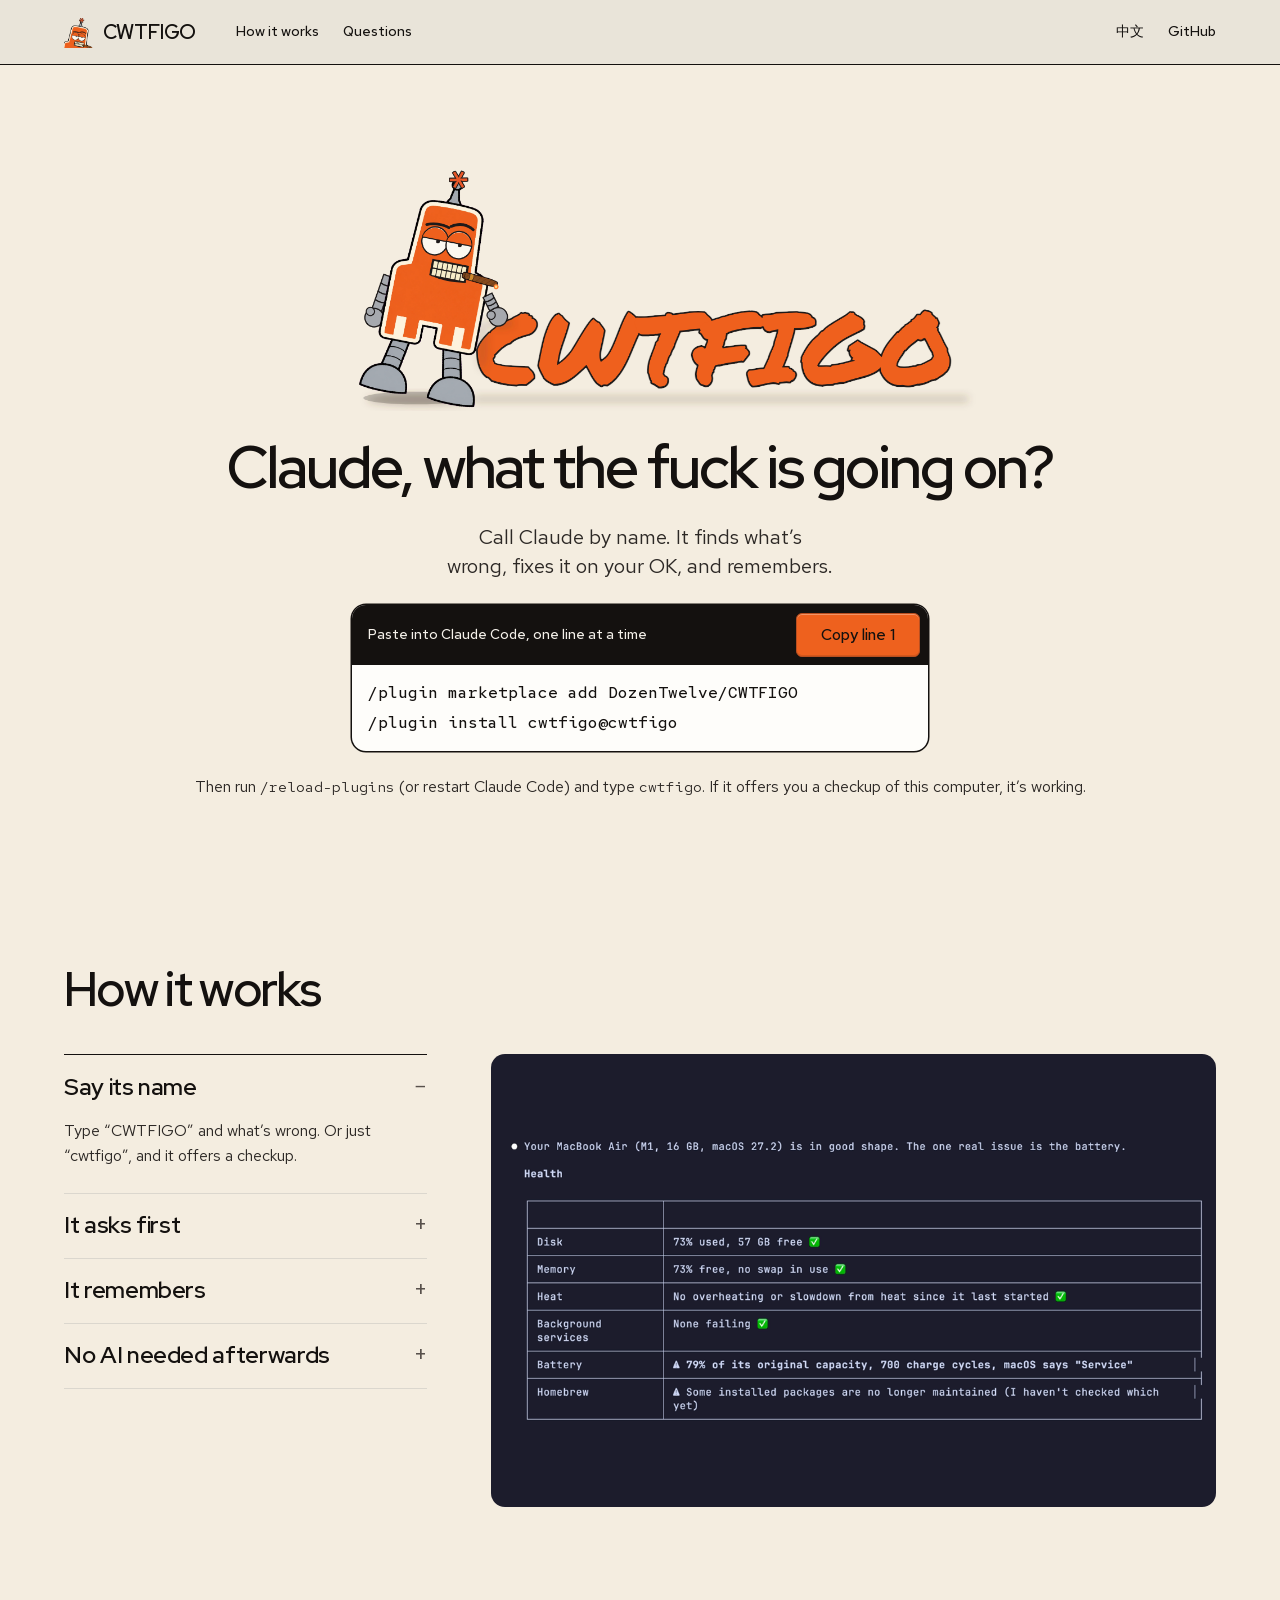
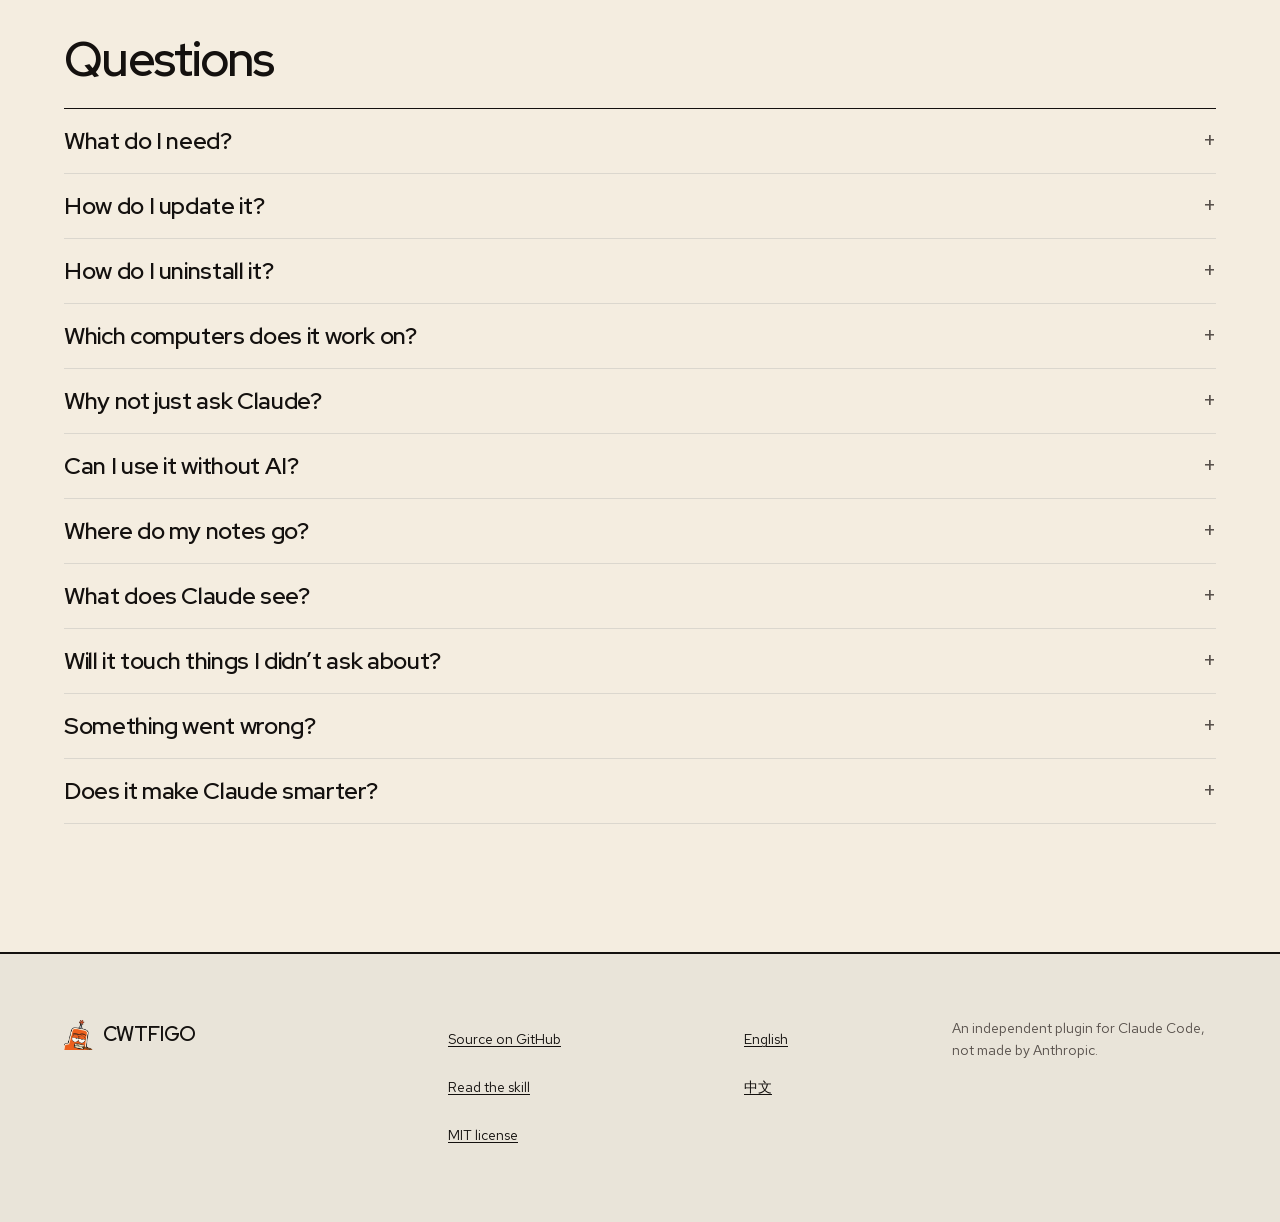
==== site/index.html @ ad034449 "docs: which systems have a ready-made starting script README and the site listed Linux with no word " ====
<!doctype html>
<html lang="en">
<head>
<meta charset="utf-8">
<meta name="viewport" content="width=device-width, initial-scale=1">
<title>CWTFIGO: Claude, what the fuck is going on?</title>
<meta name="description" content="Your computer acts up? Call Claude by name. It finds what’s wrong, fixes it once you say OK, and remembers. A Claude Code plugin for Macs, Linux, Windows, Steam Deck and routers.">
<meta property="og:title" content="CWTFIGO: Claude, what the fuck is going on?">
<meta property="og:description" content="Call Claude by name. It finds what’s wrong, fixes it on your OK, and remembers.">
<meta property="og:type" content="website">
<meta name="color-scheme" content="light dark">
<link rel="alternate" hreflang="en" href="./">
<link rel="alternate" hreflang="zh" href="zh/">
<link rel="icon" href="robot.png" type="image/png">
<link rel="apple-touch-icon" href="apple-touch-icon.png">
<meta property="og:image" content="https://cwtfigo.diamonddoge.org/og-image.png">
<meta property="og:url" content="https://cwtfigo.diamonddoge.org/">
<meta property="og:image:width" content="1200">
<meta property="og:image:height" content="630">
<meta name="twitter:card" content="summary_large_image">
<link rel="stylesheet" href="fonts.css">
<link rel="stylesheet" href="style.css">
</head>
<body>
<a class="skip" href="#main">Skip to content</a>

<header class="slab">
  <nav class="container slab__row" aria-label="Main">
    <a class="wordmark" href="./"><img src="robot.png" alt="" width="31" height="32">CWTFIGO</a>
    <ul class="slab__links">
      <li><a href="#how">How it works</a></li>
      <li><a href="#questions">Questions</a></li>
    </ul>
    <ul class="slab__end">
      <li><a href="zh/" hreflang="zh" lang="zh">中文</a></li>
      <li><a href="https://github.com/DozenTwelve/CWTFIGO">GitHub</a></li>
    </ul>
  </nav>
</header>

<main id="main">

<section class="hero container" aria-labelledby="hero-title">
  <picture>
    <source media="(prefers-color-scheme: dark)" srcset="banner-dark.png">
    <img class="hero__banner" src="banner-light.png" alt="CWTFIGO: an orange robot with a cigar" width="1280" height="640" fetchpriority="high">
  </picture>
  <h1 id="hero-title">Claude, what the fuck is going on?</h1>
  <p class="lead">Call Claude by name. It finds what’s wrong, fixes it on your OK, and remembers.</p>
  <div class="install">
    <div class="install__box">
      <div class="install__head"><span class="install__status" role="status">Paste into Claude Code, one line at a time</span><button class="btn btn--primary" type="button" data-copy="install-1">Copy line 1</button></div>
      <pre id="install-1" tabindex="0"><code><span class="ln">/plugin marketplace add DozenTwelve/<wbr>CWTFIGO</span><span class="ln">/plugin install cwtfigo@cwtfigo</span></code></pre>
    </div>
  </div>
  <p class="hero__then">Then run <code>/reload-plugins</code> (or restart Claude Code) and type <code>cwtfigo</code>. If it offers you a checkup of this computer, it’s working.</p>
</section>

<section class="walk-section container" id="how" aria-labelledby="how-title">
  <h2 id="how-title">How it works</h2>
  <div class="walk">
    <div class="walk__items">
    <details name="walk" open>
      <summary>Say its name</summary>
      <p>Type “CWTFIGO” and what’s wrong. Or just “cwtfigo”, and it offers a checkup.</p>
      <figure class="walk__pic"><a href="report.png"><img src="report.png" width="1080" height="450" alt="The top of a first checkup of a MacBook Air: it is in good shape; disk, memory, heat and background services are fine; the battery is at 79% of its original capacity; some Homebrew packages are no longer maintained."></a></figure>
    </details>
    <details name="walk">
      <summary>It asks first</summary>
      <p>One yes covers the plugin’s own read-only checks. Each script Claude writes for your machine asks before its first run, and again if it changes. Anything that would change your computer asks every time.</p>
      <figure class="walk__pic"><a href="approve.png"><img src="approve.png" width="1180" height="585" loading="lazy" alt="Claude Code asking “Do you want to proceed?” before a read-only script that describes the machine, noting that a yes lets it run without asking again until it changes."></a></figure>
    </details>
    <details name="walk">
      <summary>It remembers</summary>
      <p>Notes stay on your computer, one folder per machine, including others it reaches over SSH. The next visit starts there.</p>
      <figure class="walk__pic" aria-label="A machine’s notes file">
        <pre tabindex="0"><code><span class="cmd">$ ls ~/.cwtfigo/hosts</span>
macbook  nas  router  steam-deck

<span class="cmd">$ cat ~/.cwtfigo/hosts/nas/notes.md</span>
Debian file server. Backups only.

## Don't touch
- /srv/backup/.old: looks like junk,
  holds the 2024 photos

## Parked
- 2026-11-02 Backup disk keeps waking up
  - tried: hdparm -S 120: no change
  - recheck: when the new enclosure arrives</code></pre>
      </figure>
    </details>
    <details name="walk">
      <summary>No AI needed afterwards</summary>
      <p>Claude writes each machine its own checkup and upkeep. A small menu runs them without Claude, on Mac and Linux.</p>
      <figure class="walk__pic"><a href="tui.png"><img src="tui.png" width="1400" height="760" loading="lazy" alt="The menu in a terminal: machines on the left, the Mac’s scripts in the middle, its health check on the right."></a></figure>
    </details>
    </div>
  </div>
</section>

<section class="questions container" id="questions" aria-labelledby="questions-title">
  <h2 id="questions-title">Questions</h2>
  <div class="faq">
    <details>
      <summary>What do I need?</summary>
      <p>Claude Code, <code>git</code> and <code>python3</code>, which it uses to search past fixes. On a Mac, get <code>git</code> with <code>xcode-select --install</code>. On Windows it runs in Git Bash, which Claude Code needs there anyway. The first visit goes best on Opus: <code>/model opus</code>.</p>
    </details>
    <details>
      <summary>How do I update it?</summary>
      <p>Claude Code doesn’t update this plugin by itself: it does that only for Anthropic’s own marketplaces. To update now, run <code>/plugin</code>, open the <strong>Marketplaces</strong> tab, pick <code>cwtfigo</code>, choose <strong>Update marketplace</strong>, then run <code>/reload-plugins</code>. Choose <strong>Enable auto-update</strong> in the same place to have it done each time Claude Code starts.</p>
    </details>
    <details>
      <summary>How do I uninstall it?</summary>
      <p>In Claude Code, <code>/plugin marketplace remove cwtfigo</code> uninstalls the plugin with its marketplace. In a terminal, <code>rm -rf ~/.local/bin/cwtfigo "${XDG_RUNTIME_DIR:-$HOME/.cache}/cwtfigo-visit"</code> deletes the menu and the small markers it keeps of past visits. Then take out the <code>PATH</code> line if you added it for the menu, and Hermes as <a href="https://github.com/DozenTwelve/CWTFIGO/blob/main/HERMES.md#taking-it-off">HERMES.md</a> says if you set it up. Your notes stay in <code>~/.cwtfigo</code>: delete that folder only if you want them gone for good.</p>
    </details>
    <details>
      <summary>Which computers does it work on?</summary>
      <p>Macs, Linux, Windows, Steam Deck and routers: the one in front of you, or others on your network over SSH. Your laptop can look after your server, your NAS and your router, with the notes for all of them in one place. A machine’s checkup and upkeep start from a ready-made script on macOS, Windows, Arch, Debian and its relatives (Ubuntu, Mint, Pop!_OS, Raspberry Pi OS and a few more) and OpenWrt routers. Other systems, like Fedora or the Steam Deck, work too: Claude writes their scripts from less.</p>
    </details>
    <details>
      <summary>Why not just ask Claude?</summary>
      <p>Without notes, every chat starts from zero: what this machine is, what you tried last month. CWTFIGO remembers. Each machine also gets its own health check and upkeep script, written by Claude for that machine and approved by you, then rerun every visit and rewritten when something new is learned.</p>
    </details>
    <details>
      <summary>Can I use it without AI?</summary>
      <p>Yes, on Mac and Linux. A small menu in your terminal runs the scripts Claude has written and you’ve approved, machine by machine, so on day one it’s empty and it fills as you use CWTFIGO. In Claude Code, say “CWTFIGO install the TUI”, then type <code>cwtfigo</code> in a terminal.</p>
    </details>
    <details>
      <summary>Where do my notes go?</summary>
      <p>Into <code>~/.cwtfigo</code>, a git folder on your computer. Delete it and they’re gone. Several computers can share them through a private git remote you own, never a public one.</p>
    </details>
    <details>
      <summary>What does Claude see?</summary>
      <p>What it reads (names, paths, ports, log lines) passes through Anthropic, like anything else you show Claude Code. For a cleanup it measures sizes, never what’s in your files.</p>
    </details>
    <details>
      <summary>Will it touch things I didn’t ask about?</summary>
      <p>It only starts when you call it by name. Describe a problem without the name and you get a normal Claude answer. It never touches a machine you didn’t point it at.</p>
    </details>
    <details>
      <summary>Something went wrong?</summary>
      <p>Tell it “CWTFIGO, that didn’t work”, or “CWTFIGO, open an issue about this”. It drafts a bug report with the version and what happened, shows it to you, and posts it under your GitHub account only on your yes. Posting needs GitHub’s <code>gh</code> tool, installed and logged in (<code>gh auth login</code>). Or <a href="https://github.com/DozenTwelve/CWTFIGO/issues/new/choose">open one yourself</a>. Security problems: see <a href="https://github.com/DozenTwelve/CWTFIGO/blob/main/SECURITY.md">SECURITY.md</a>.</p>
    </details>
    <details>
      <summary>Does it make Claude smarter?</summary>
      <p>No, and it won’t make it dumber either. It depends a lot on the model. Parking problems, showing evidence and dry-run-first scripts come from the skill’s rules, not code, so they rely on the model following them. For a one-time fix on a friend’s laptop, plain Claude Code is fine. For machines you look after every week, it gets better the longer you use it.</p>
    </details>
  </div>
</section>

</main>

<footer class="foot">
  <div class="container foot__cols">
    <p class="wordmark"><img src="robot.png" alt="" width="31" height="32">CWTFIGO</p>
    <ul>
      <li><a href="https://github.com/DozenTwelve/CWTFIGO">Source on GitHub</a></li>
      <li><a href="https://github.com/DozenTwelve/CWTFIGO/blob/main/skills/cwtfigo/SKILL.md">Read the skill</a></li>
      <li><a href="https://github.com/DozenTwelve/CWTFIGO/blob/main/LICENSE">MIT license</a></li>
    </ul>
    <ul>
      <li><a href="./" aria-current="page">English</a></li>
      <li><a href="zh/" hreflang="zh" lang="zh">中文</a></li>
    </ul>
    <p class="foot__note">An independent plugin for Claude Code, not made by Anthropic.</p>
  </div>
</footer>

<script>
// One line per click: Claude Code takes a paste as one message, so both /plugin lines at once aren't two commands.
document.querySelectorAll('[data-copy]').forEach((b) => {
  const lines = document.getElementById(b.dataset.copy).querySelectorAll('.ln'), out = b.closest('.install').querySelector('[role=status]');
  let i = 0;
  b.addEventListener('click', () => {
    const ln = lines[i], n = i + 1;
    i = n % lines.length;
    b.textContent = 'Copy line ' + (i + 1);
    navigator.clipboard.writeText(ln.innerText.trim()).then(() => { out.textContent = 'Copied line ' + n + '. Paste it into Claude Code and press Enter.'; },
      () => { getSelection().selectAllChildren(ln); out.textContent = 'Selected line ' + n + '. Copy it with your keyboard.'; });
  });
});
</script>
</body>
</html>
---- site/fonts.css ----
/* Red Hat Display, Text and Mono, latin subset, SIL OFL 1.1 (fonts/OFL.txt). Inlined as data: URIs so the fonts arrive
 * with the stylesheet: no swap on first paint, and they load from file:// too (Chromium blocks file:// font fetches).
 * Source: the latin woff2 files Google Fonts serves (redhatdisplay v21, redhattext v19, redhatmono v16), base64-encoded. */
@font-face { font-family: "Red Hat Display"; src: url([data-uri]) format("woff2"); font-weight: 600; font-display: swap; }
@font-face { font-family: "Red Hat Text"; src: url([data-uri]) format("woff2"); font-weight: 300 700; font-display: swap; }
@font-face { font-family: "Red Hat Mono"; src: url([data-uri]) format("woff2"); font-weight: 300 700; font-display: swap; }
---- site/style.css ----
/* Hallmark · audit only, not a Hallmark build · shape: the owner's brief (hero, walkthrough, questions, footer) · genre: modern-minimal · theme: custom, from the banner (its paper and its orange) · job: try · hero: banner, line, install · copy: verbatim (the owner's words and README.md) · v2.0.0 */
/* Hallmark · critique: one idea per screen held; weakest is the walkthrough panel, where screenshots of three shapes share one 16:10 frame */
/* Hallmark · waive 6b · banner, headline, line and install all centred · the owner's brief asks for a centred hero filling the first screen */
/* CWTFIGO landing page. Hero (banner, line, install) fills the first screen; a walkthrough
 * (details accordion, one fixed picture panel); questions; footer.
 * One accent: the banner's orange. Light and dark from prefers-color-scheme. */

/* fonts: Red Hat Display/Text/Mono are inlined in fonts.css (OFL), so they arrive with the CSS: no swap. CJK comes from the system (--font-cjk). */

:root {
  color-scheme: light dark;
  --space-2xs: 4px; --space-xs: 8px; --space-sm: 12px; --space-md: 16px; --space-lg: 24px; --space-xl: 40px; --space-2xl: 64px;
  --text-sm: 0.875rem; --text-md: 1rem; --text-lg: 1.25rem;
  --text-display-s: clamp(2.25rem, 4vw + 0.5rem, 3.75rem); --text-display: clamp(2.5rem, 4vw + 1rem, 4.5rem);
  --text-section: clamp(2rem, 2.5vw + 1rem, 3.5rem); --text-title: clamp(1.25rem, 0.75vw + 0.875rem, 1.625rem); --text-lead: clamp(1.125rem, 0.35vw + 1rem, 1.375rem);
  --ease-out: cubic-bezier(0.16, 1, 0.3, 1);
  --dur-micro: 120ms; --dur-short: 220ms;
  --container: 1440px; --gutter: 64px; --gap-columns: 32px; --gap-split: 64px; --nav-h: 64px;
  --color-paper: #f4ede0; /* the light banner's background */ --color-paper-2: oklch(99.5% 0.005 85); --color-paper-3: oklch(92% 0.016 85);
  --color-ink: oklch(18% 0.006 60); --color-ink-2: oklch(28% 0.008 60); --color-muted: oklch(44% 0.012 60); --color-rule: oklch(88% 0.013 85);
  --color-accent: #ee611e; /* the banner's orange */ --color-accent-ink: oklch(18% 0.006 60); --color-focus: oklch(60% 0.19 40);
  --color-head: oklch(18% 0.006 60); --color-head-ink: oklch(96% 0.011 85);
  --color-sheet: oklch(99.3% 0.004 85);
  --color-term: #1c1c2c; --color-term-ink: #e4e4ee; --color-term-dim: #a9a9bd; /* the screenshots' terminal, dark in both themes */
  --font-cjk: "PingFang SC", "Hiragino Sans GB", "Microsoft YaHei", "Noto Sans SC", "Noto Sans CJK SC", "Source Han Sans SC";
  --font-display: "Red Hat Display", var(--font-cjk), sans-serif;
  --font-body: "Red Hat Text", var(--font-cjk), sans-serif;
  --font-outlier: "Red Hat Mono", var(--font-cjk), monospace;
  --font-ja: "Hiragino Sans", "Hiragino Kaku Gothic ProN", "Yu Gothic Medium", "Yu Gothic", Meiryo, "Noto Sans JP", "Noto Sans CJK JP";
  --radius-entry: 14px; --radius-pill: 6px; --rule-hair: 1px;
  --tracking-display: -0.035em; --display-weight: 600;
}
@media (prefers-color-scheme: dark) {
  :root {
    --color-paper: #16130f; /* the dark banner's background */ --color-paper-2: oklch(23% 0.009 70); --color-paper-3: oklch(26% 0.01 70);
    --color-ink: oklch(94% 0.01 85); --color-ink-2: oklch(86% 0.012 85); --color-muted: oklch(74% 0.014 80); --color-rule: oklch(34% 0.012 70);
    --color-focus: oklch(74% 0.17 45);
    --color-head: oklch(13% 0.006 60); --color-head-ink: oklch(94% 0.01 85);
    --color-sheet: oklch(23% 0.009 70);
  }
}
/* base */
*, *::before, *::after { box-sizing: border-box; }
html, body { overflow-x: clip; }
html { scrollbar-color: var(--color-muted) var(--color-paper); scroll-padding-top: var(--space-xl); }
body { margin: 0; background: var(--color-paper); color: var(--color-ink); font-family: var(--font-body); font-size: var(--text-md); line-height: 1.55; -webkit-font-smoothing: antialiased; caret-color: var(--color-accent); }
::selection { background: color-mix(in oklab, var(--color-accent) 30%, transparent); color: var(--color-ink); }
:focus-visible { outline: 2px solid var(--color-focus); outline-offset: 2px; }
a { color: inherit; text-decoration-thickness: 1px; text-underline-offset: 0.16em; }
a:hover { text-decoration-thickness: 2px; }
h1, h2, h3 { margin: 0; font-family: var(--font-display); font-weight: var(--display-weight); font-synthesis: none; letter-spacing: var(--tracking-display); line-height: 1.02; overflow-wrap: break-word; min-width: 0; text-wrap: balance; }
h1 { max-width: 14ch; font-size: var(--text-display); }
h2 { max-width: 18ch; font-size: var(--text-section); }
.lead { font-size: var(--text-lead); line-height: 1.45; max-width: 34ch; color: var(--color-ink-2); }
p { margin: 0; text-wrap: pretty; }
ul { margin: 0; padding: 0; list-style: none; }
code, pre { font-family: var(--font-outlier); }
p code, td code { font-size: 0.92em; }
.container { width: 100%; max-width: var(--container); margin-inline: auto; padding-inline: var(--gutter); }
button { font: inherit; }

/* CJK: Latin tracking and leading are wrong for Han; break headings at punctuation, not mid-word */
[lang="ja"] { font-family: "Red Hat Text", var(--font-ja), sans-serif; }
body:lang(zh) { line-height: 1.7; }
h2:lang(zh), .faq summary:lang(zh) { letter-spacing: 0; }
h2:lang(zh) { line-height: 1.22; word-break: keep-all; }
.lead:lang(zh) { line-height: 1.6; word-break: keep-all; text-wrap: balance; }

/* nav: a slab */
.slab { background: var(--color-paper-3); border-bottom: var(--rule-hair) solid var(--color-ink); }
.slab__row { display: flex; align-items: center; gap: var(--space-xl); min-height: var(--nav-h); }
.wordmark { display: inline-flex; align-items: center; gap: var(--space-xs); font-family: var(--font-display); font-weight: var(--display-weight); font-size: var(--text-lg); letter-spacing: -0.01em; text-decoration: none; }
.wordmark img { width: auto; height: 1.6em; }
.slab__links, .slab__end { display: flex; gap: var(--space-lg); font-size: var(--text-sm); font-weight: 500; }
.slab__end { margin-left: auto; }
.slab a { display: inline-flex; align-items: center; min-height: 44px; text-decoration: none; white-space: nowrap; }
.slab a:hover { text-decoration: underline; }

/* controls: moulded keys */
.btn { display: inline-flex; align-items: center; justify-content: center; min-height: 48px; padding: 0 var(--space-lg); border: var(--rule-hair) solid var(--color-rule); border-radius: var(--radius-pill); background: var(--color-paper-2); color: var(--color-ink); font-weight: 500; font-size: var(--text-md); white-space: nowrap; text-decoration: none; cursor: pointer; box-shadow: inset 0 1px 0 color-mix(in oklab, var(--color-sheet) 60%, transparent), 0 1px 1px var(--color-rule); transition: background-color var(--dur-short) var(--ease-out), transform var(--dur-micro) var(--ease-out); }
.btn:hover { background: var(--color-paper-3); }
.btn:active { transform: translateY(1px); }
.btn:focus-visible { outline: 2px solid var(--color-focus); outline-offset: 2px; transition: none; }
.btn:disabled { opacity: 0.55; cursor: not-allowed; transform: none; }
.btn--primary { background: var(--color-accent); color: var(--color-accent-ink); border-color: color-mix(in oklab, var(--color-accent) 78%, var(--color-ink)); box-shadow: inset 0 1px 0 color-mix(in oklab, var(--color-sheet) 32%, transparent), inset 0 -1px 0 color-mix(in oklab, var(--color-accent-ink) 12%, transparent); }
.btn--primary:hover { background: color-mix(in oklab, var(--color-accent) 88%, var(--color-accent-ink)); }

/* hero: banner, line, install; fills the first screen */
.hero { display: grid; justify-items: center; align-content: center; gap: var(--space-lg); min-height: calc(100svh - var(--nav-h)); padding-block: var(--space-xl); text-align: center; }
/* the banner PNG carries wide margins: crop them, its background matches --color-paper */
.hero picture { width: min(100%, 720px); }
.hero__banner { display: block; width: 100%; height: auto; aspect-ratio: 1280 / 440; object-fit: cover; }
.hero h1 { max-width: none; font-size: var(--text-display-s); }
.hero .lead { max-width: 40ch; text-wrap: balance; }
.hero .install { width: min(100%, 36rem); margin-top: 0; text-align: left; }
.hero__then { color: var(--color-ink-2); }

/* install: the commands on a sheet, under the same dark head as the notebook cards, copy button docked in it */
.install { display: grid; gap: var(--space-xs); max-width: 36rem; margin-top: var(--space-xs); }
.install__box { border-radius: var(--radius-entry); background: var(--color-sheet); box-shadow: 0 0 0 1.5px var(--color-ink); overflow: hidden; }
.install__head { display: flex; flex-wrap: wrap; justify-content: space-between; align-items: center; gap: var(--space-xs) var(--space-md); padding: var(--space-xs) var(--space-xs) var(--space-xs) var(--space-md); background: var(--color-head); color: var(--color-head-ink); font-size: var(--text-sm); font-weight: 500; }
.install__head .btn { min-height: 44px; }
.install__head .btn:not(.btn--primary) { background: transparent; color: var(--color-head-ink); border-color: color-mix(in oklab, var(--color-head-ink) 40%, transparent); box-shadow: none; }
.install__head .btn:not(.btn--primary):hover { background: color-mix(in oklab, var(--color-head-ink) 12%, transparent); }
.install pre { margin: 0; padding: var(--space-md); font-size: clamp(0.9375rem, 0.25vw + 0.8rem, 1.0625rem); line-height: 1.5; font-weight: 500; overflow-x: auto; }
/* each command is a line; a too-long one wraps under a hanging indent instead of scrolling */
.install .ln { display: block; padding-left: 2ch; text-indent: -2ch; white-space: pre-wrap; overflow-wrap: anywhere; }
.install .ln + .ln { margin-top: 0.4em; }

/* skip link: off-screen until focused */
.skip { position: absolute; left: var(--space-md); top: var(--space-xs); z-index: 10; padding: var(--space-xs) var(--space-md); background: var(--color-ink); color: var(--color-paper); border-radius: var(--radius-pill); transform: translateY(-200%); }
.skip:focus { transform: none; }

/* walkthrough: an exclusive accordion; the open item's picture sits in one fixed panel on the right */
.walk-section { padding-block: var(--space-2xl); }
.walk { position: relative; display: grid; grid-template-columns: minmax(0, 4fr) minmax(0, 8fr); column-gap: var(--gap-split); align-content: start; margin-top: var(--space-xl); }
.walk__items { align-self: start; }
.walk details { border-bottom: var(--rule-hair) solid var(--color-rule); }
.walk details:first-child { border-top: var(--rule-hair) solid var(--color-ink); }
/* reserves the panel's height in the right column; the open item's figure is laid over it */
.walk::after { content: ""; aspect-ratio: 16 / 10; }
.walk__pic { position: absolute; top: 0; right: 0; width: calc((100% - var(--gap-split)) * 8 / 12); aspect-ratio: 16 / 10; margin: 0; overflow: hidden; border-radius: var(--radius-entry); background: var(--color-term); container-type: inline-size; }
.walk__pic a, .walk__pic img { display: block; width: 100%; height: 100%; }
.walk__pic img { object-fit: contain; }
.walk__pic a:focus-visible, .walk__pic pre:focus-visible { outline-offset: -4px; }
.walk__pic pre { height: 100%; margin: 0; padding: 5cqi 6cqi; overflow: auto; color: var(--color-term-dim); font-size: clamp(0.6875rem, 2.1cqi, 0.9375rem); line-height: 1.6; }
.walk__pic .cmd { color: var(--color-term-ink); font-weight: 500; }
.walk details p { max-width: 42ch; padding-bottom: var(--space-lg); color: var(--color-ink-2); }

/* questions */
.questions { display: grid; gap: var(--space-lg); padding-block: var(--space-2xl); }
.faq { border-top: var(--rule-hair) solid var(--color-ink); }
.faq details { border-bottom: var(--rule-hair) solid var(--color-rule); }
.faq summary, .walk summary { display: flex; justify-content: space-between; align-items: center; gap: var(--space-md); min-height: 64px; padding-block: var(--space-sm); font-size: var(--text-title); font-family: var(--font-display); font-weight: var(--display-weight); letter-spacing: -0.015em; cursor: pointer; list-style: none; }
.faq summary::-webkit-details-marker, .walk summary::-webkit-details-marker { display: none; }
.faq summary::after, .walk summary::after { content: "+" / ""; font-family: var(--font-body); font-weight: 400; color: var(--color-muted); }
.faq details[open] summary::after, .walk details[open] summary::after { content: "\2212" / ""; }
.faq summary:hover, .walk summary:hover { text-decoration: underline; text-decoration-thickness: 1px; text-underline-offset: 0.16em; }
.faq summary:focus-visible, .walk summary:focus-visible { outline-offset: 4px; }
.faq details p { padding-bottom: var(--space-lg); color: var(--color-ink-2); }

/* footer: index columns */
.foot { margin-top: var(--space-2xl); padding-block: var(--space-2xl); border-top: 2px solid var(--color-ink); background: var(--color-paper-3); font-size: var(--text-sm); }
.foot__cols { display: grid; grid-template-columns: minmax(0, 4fr) minmax(0, 3fr) minmax(0, 2fr) minmax(0, 3fr); gap: var(--gap-columns); align-items: start; }
.foot ul { display: grid; gap: var(--space-2xs); }
.foot a { display: inline-flex; align-items: center; min-height: 44px; }
.foot__note { color: var(--color-muted); max-width: 40ch; }

@media (max-width: 60rem) {
  :root { --gutter: 24px; --gap-split: 40px; }
  .slab__links { display: none; }
  /* stacked: each picture under its own item, at its own height */
  .walk { display: block; }
  .walk::after { content: none; }
  .walk__pic { position: static; width: 100%; aspect-ratio: auto; margin-bottom: var(--space-lg); }
  .walk__pic img { height: auto; }
  .foot__cols { grid-template-columns: minmax(0, 1fr) minmax(0, 1fr); }
}
@media (max-width: 40rem) {
  :root { --gutter: 16px; --gap-split: 32px; --gap-columns: 16px; }
  /* a phone shrinks a terminal screenshot past reading: keep it at 640px and let it scroll sideways in its frame */
  .walk__pic { overflow-x: auto; }
  .walk__pic a { width: 640px; }
}
@media (prefers-reduced-motion: reduce) {
  .btn { transition: none; }
  .btn:active { transform: none; }
}
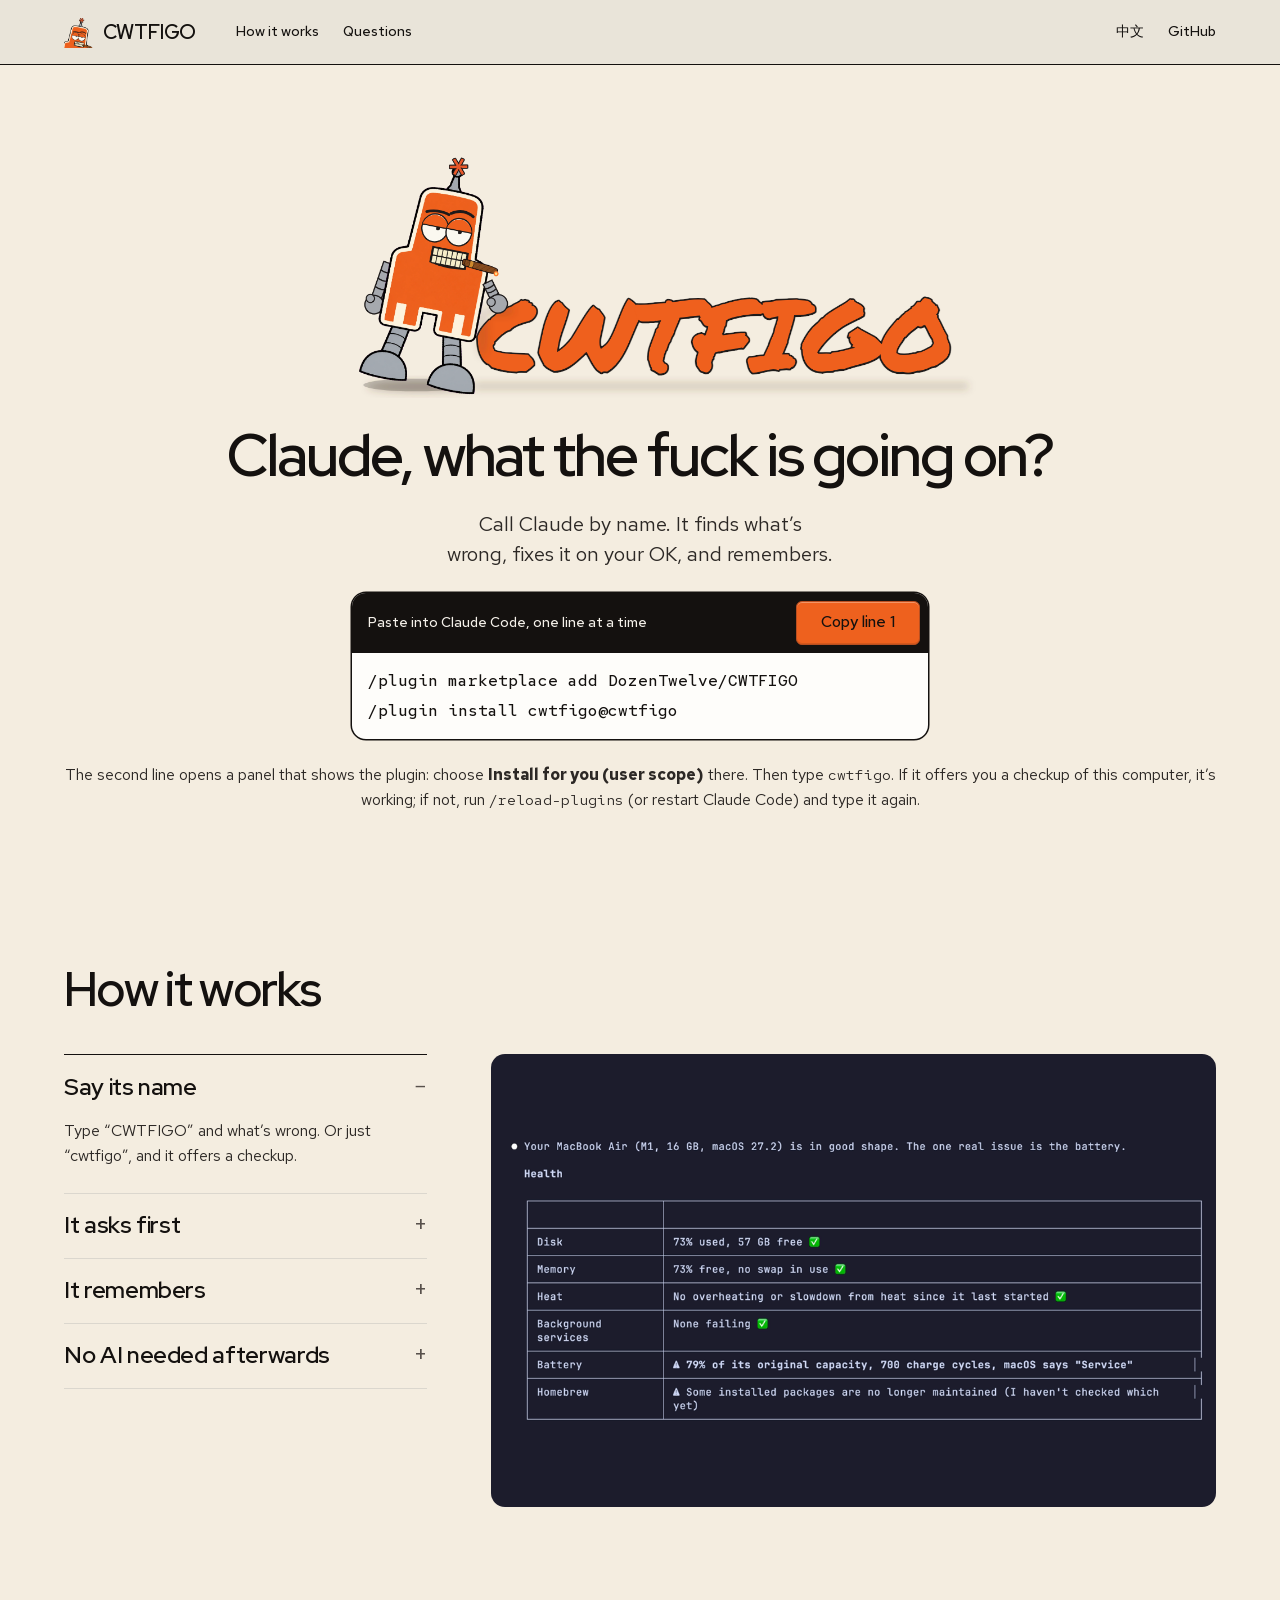
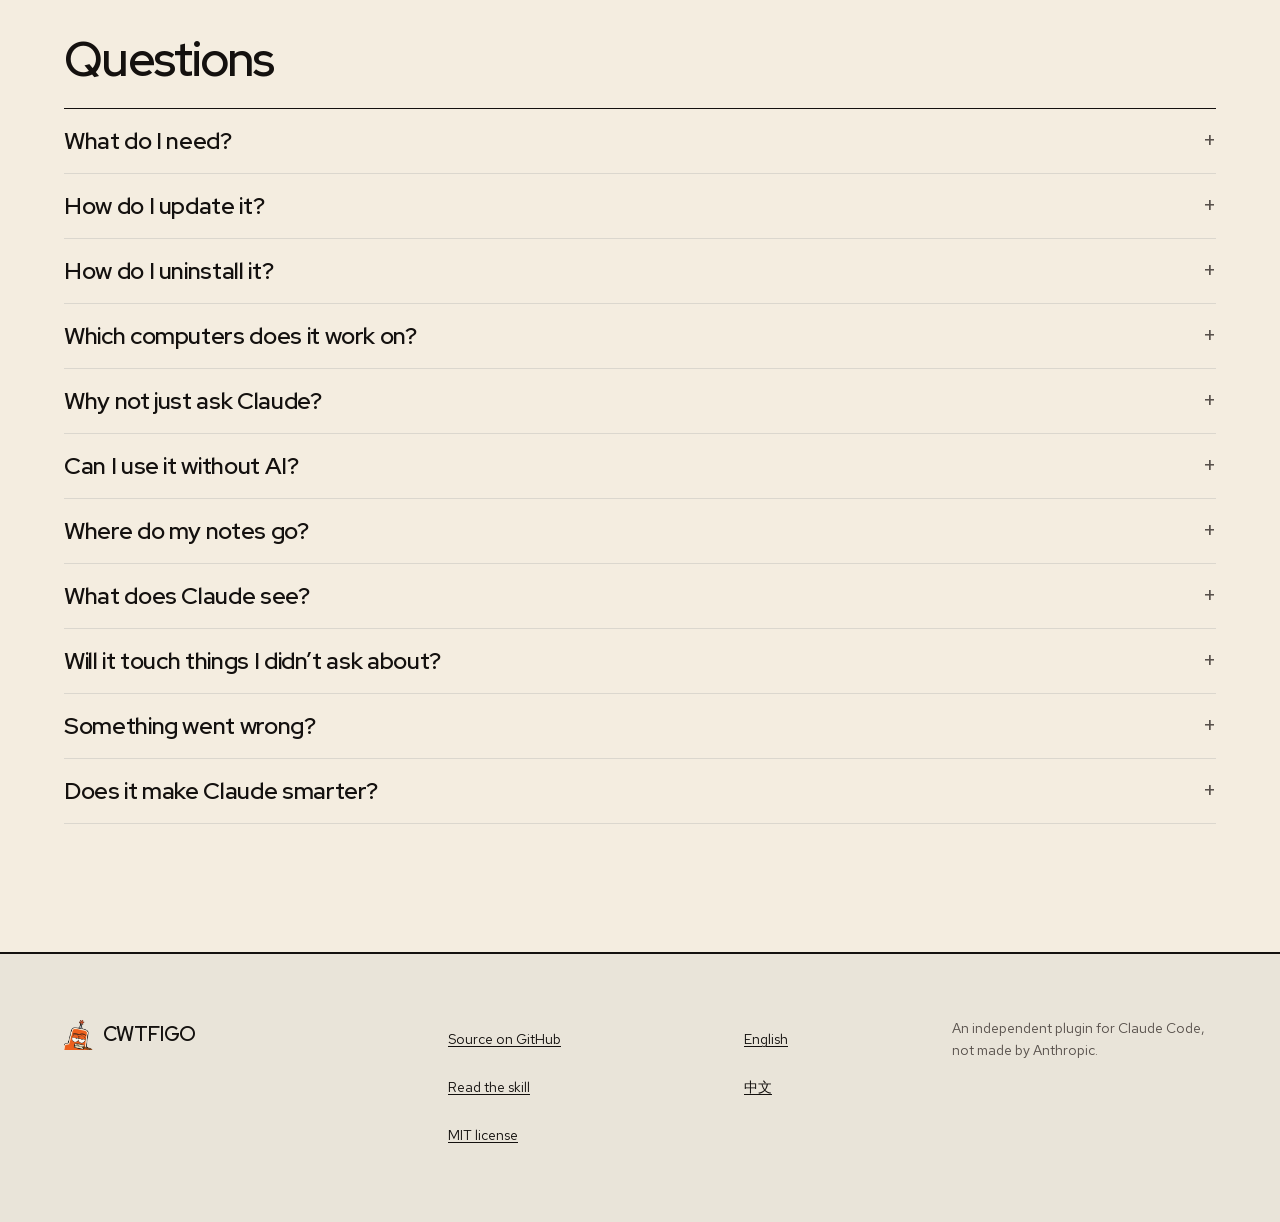
==== commit 41971194: "docs: /plugin install opens a panel, it doesn't install by itself README, the clone install and both" ====
--- a/site/index.html
+++ b/site/index.html
@@ -53,7 +53,7 @@
       <pre id="install-1" tabindex="0"><code><span class="ln">/plugin marketplace add DozenTwelve/<wbr>CWTFIGO</span><span class="ln">/plugin install cwtfigo@cwtfigo</span></code></pre>
     </div>
   </div>
-  <p class="hero__then">Then run <code>/reload-plugins</code> (or restart Claude Code) and type <code>cwtfigo</code>. If it offers you a checkup of this computer, it’s working.</p>
+  <p class="hero__then">The second line opens a panel that shows the plugin: choose <strong>Install for you (user scope)</strong> there. Then type <code>cwtfigo</code>. If it offers you a checkup of this computer, it’s working; if not, run <code>/reload-plugins</code> (or restart Claude Code) and type it again.</p>
 </section>
 
 <section class="walk-section container" id="how" aria-labelledby="how-title">
@@ -104,7 +104,7 @@
   <div class="faq">
     <details>
       <summary>What do I need?</summary>
-      <p>Claude Code, <code>git</code> and <code>python3</code>, which it uses to search past fixes. On a Mac, get <code>git</code> with <code>xcode-select --install</code>. On Windows it runs in Git Bash, which Claude Code needs there anyway. The first visit goes best on Opus: <code>/model opus</code>.</p>
+      <p>Claude Code, <code>git</code> and <code>python3</code>, which it uses to search past fixes. On a Mac, get <code>git</code> with <code>xcode-select --install</code>. On Windows it runs in Git Bash, which Claude Code needs there anyway. Most Linux has <code>python3</code> already; on a minimal install, <code>sudo apt install python3</code> or <code>sudo dnf install python3</code>. The first visit goes best on Opus: <code>/model opus</code>.</p>
     </details>
     <details>
       <summary>How do I update it?</summary>
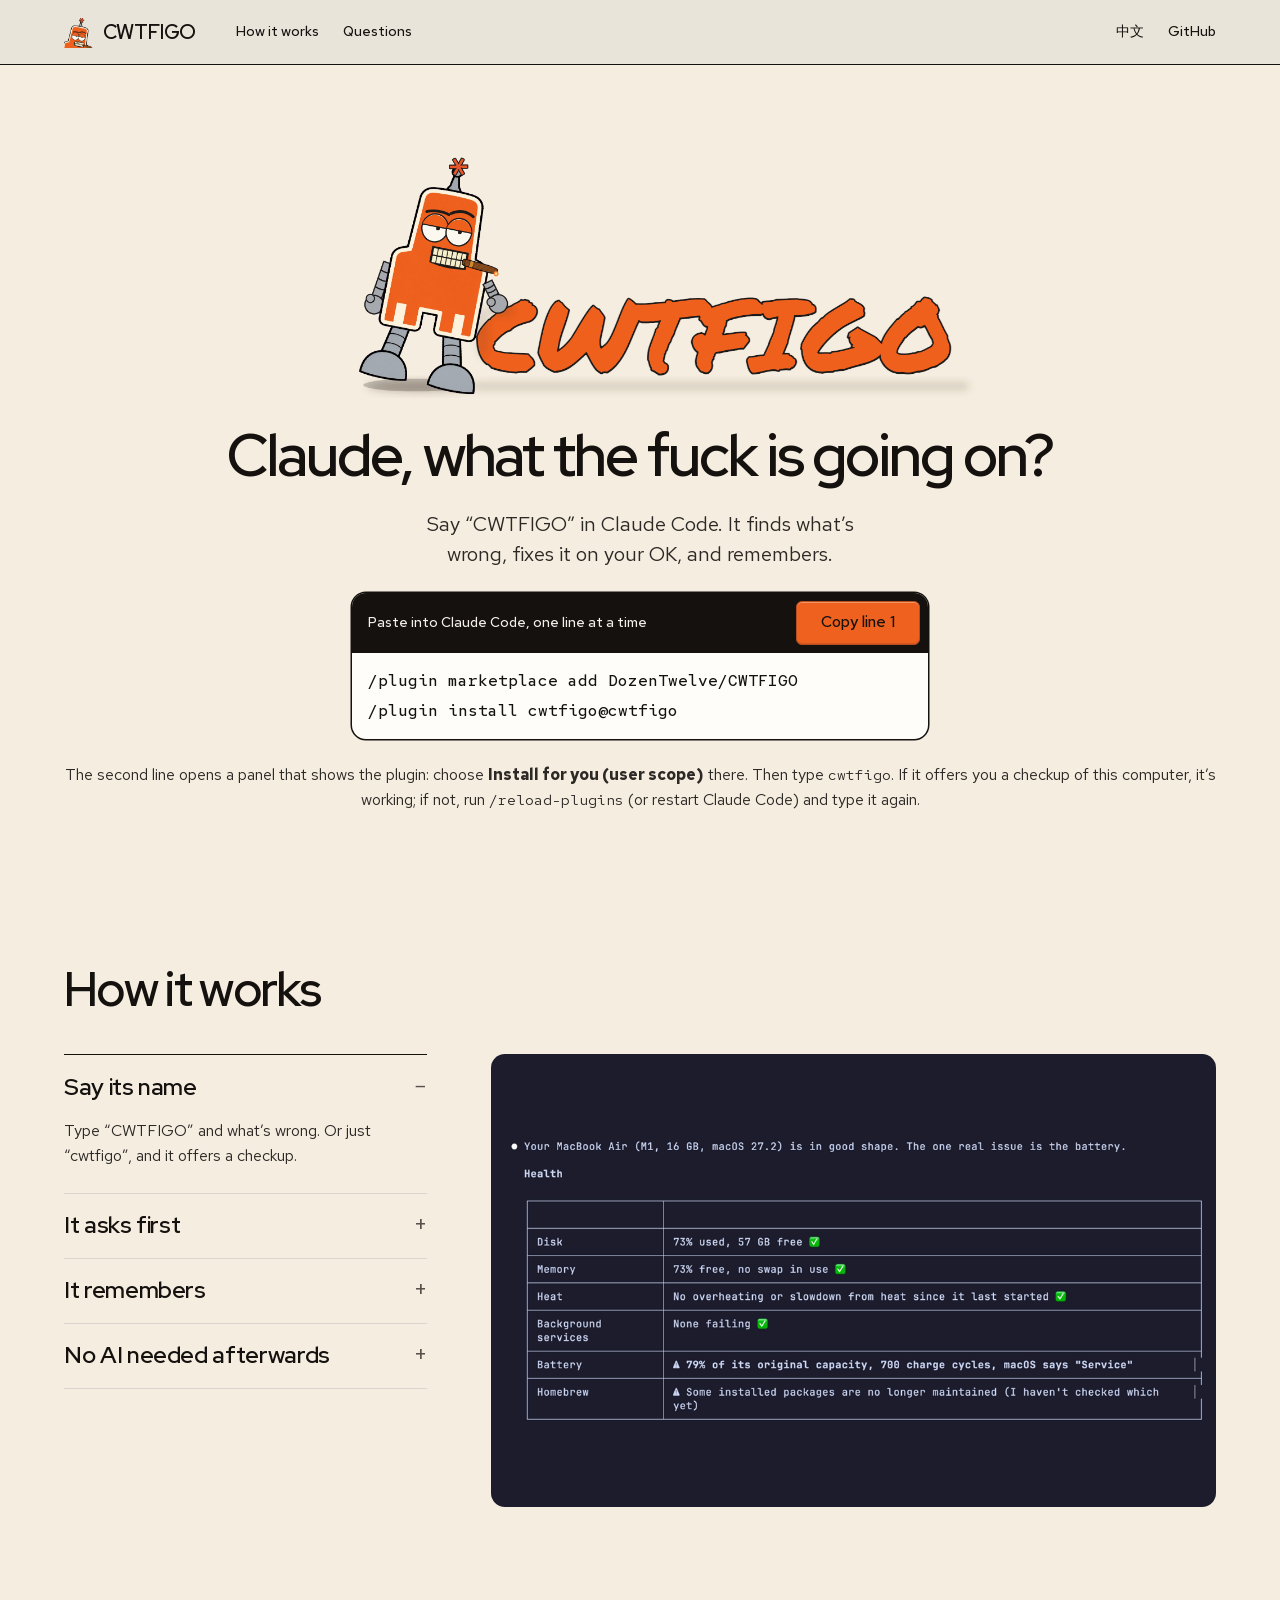
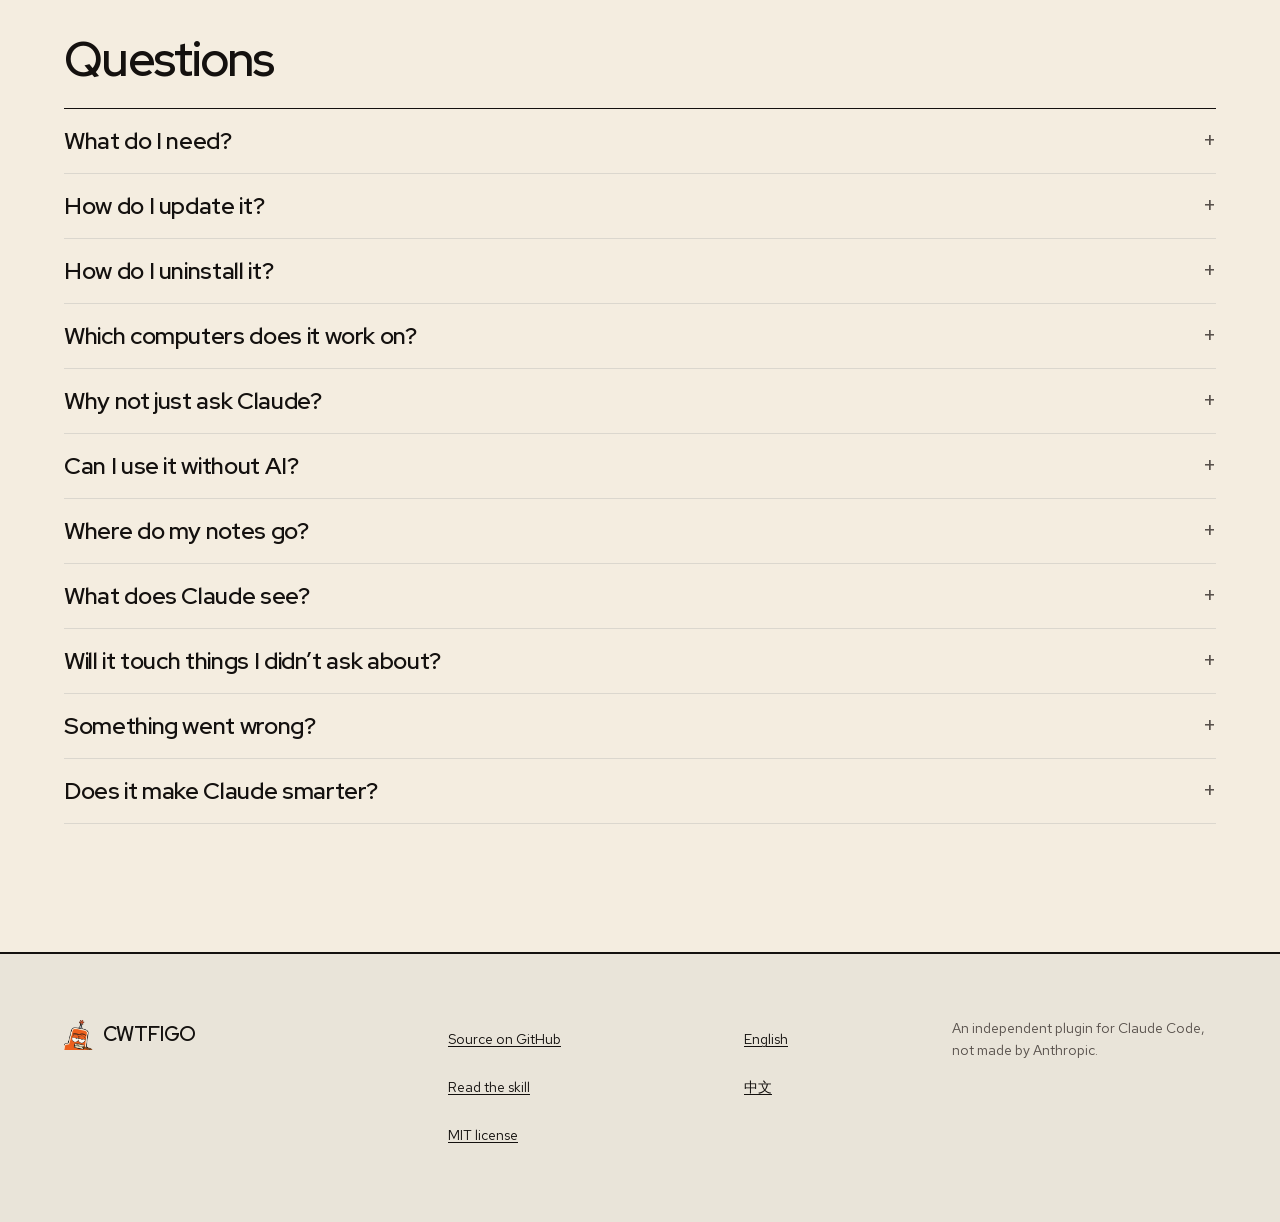
==== commit d0406a36: "docs: "Say CWTFIGO", and what the README's download line skips "Call Claude by name" read as "say Cl" ====
--- a/site/index.html
+++ b/site/index.html
@@ -4,9 +4,9 @@
 <meta charset="utf-8">
 <meta name="viewport" content="width=device-width, initial-scale=1">
 <title>CWTFIGO: Claude, what the fuck is going on?</title>
-<meta name="description" content="Your computer acts up? Call Claude by name. It finds what’s wrong, fixes it once you say OK, and remembers. A Claude Code plugin for Macs, Linux, Windows, Steam Deck and routers.">
+<meta name="description" content="Your computer acts up? Say CWTFIGO in Claude Code. It finds what’s wrong, fixes it once you say OK, and remembers. A Claude Code plugin for Macs, Linux, Windows, Steam Deck and routers.">
 <meta property="og:title" content="CWTFIGO: Claude, what the fuck is going on?">
-<meta property="og:description" content="Call Claude by name. It finds what’s wrong, fixes it on your OK, and remembers.">
+<meta property="og:description" content="Say CWTFIGO in Claude Code. It finds what’s wrong, fixes it on your OK, and remembers.">
 <meta property="og:type" content="website">
 <meta name="color-scheme" content="light dark">
 <link rel="alternate" hreflang="en" href="./">
@@ -46,7 +46,7 @@
     <img class="hero__banner" src="banner-light.png" alt="CWTFIGO: an orange robot with a cigar" width="1280" height="640" fetchpriority="high">
   </picture>
   <h1 id="hero-title">Claude, what the fuck is going on?</h1>
-  <p class="lead">Call Claude by name. It finds what’s wrong, fixes it on your OK, and remembers.</p>
+  <p class="lead">Say “CWTFIGO” in Claude Code. It finds what’s wrong, fixes it on your OK, and remembers.</p>
   <div class="install">
     <div class="install__box">
       <div class="install__head"><span class="install__status" role="status">Paste into Claude Code, one line at a time</span><button class="btn btn--primary" type="button" data-copy="install-1">Copy line 1</button></div>
@@ -67,7 +67,7 @@
     </details>
     <details name="walk">
       <summary>It asks first</summary>
-      <p>One yes covers the plugin’s own read-only checks. Each script Claude writes for your machine asks before its first run, and again if it changes. Anything that would change your computer asks every time.</p>
+      <p>One yes covers the plugin’s own read-only checks. Each script Claude writes for your machine asks before its first run, and again if it changes. A script that changes your computer comes in two steps: one that only shows what it would do, and one that does it, which asks every time.</p>
       <figure class="walk__pic"><a href="approve.png"><img src="approve.png" width="1180" height="585" loading="lazy" alt="Claude Code asking “Do you want to proceed?” before a read-only script that describes the machine, noting that a yes lets it run without asking again until it changes."></a></figure>
     </details>
     <details name="walk">
@@ -104,7 +104,7 @@
   <div class="faq">
     <details>
       <summary>What do I need?</summary>
-      <p>Claude Code, <code>git</code> and <code>python3</code>, which it uses to search past fixes. On a Mac, get <code>git</code> with <code>xcode-select --install</code>. On Windows it runs in Git Bash, which Claude Code needs there anyway. Most Linux has <code>python3</code> already; on a minimal install, <code>sudo apt install python3</code> or <code>sudo dnf install python3</code>. The first visit goes best on Opus: <code>/model opus</code>.</p>
+      <p>Claude Code, <code>git</code> and <code>python3</code>, which it uses to search past fixes. On a Mac, get <code>git</code> with <code>xcode-select --install</code>. On Windows, install Git for Windows: CWTFIGO’s own scripts, and the check that asks you before changes, run in its Git Bash. Claude Code works without Git Bash; CWTFIGO doesn’t. Most Linux has <code>python3</code> already; on a minimal install, <code>sudo apt install python3</code> or <code>sudo dnf install python3</code>. The first visit goes best on Opus: <code>/model opus</code>.</p>
     </details>
     <details>
       <summary>How do I update it?</summary>
@@ -112,7 +112,7 @@
     </details>
     <details>
       <summary>How do I uninstall it?</summary>
-      <p>In Claude Code, <code>/plugin marketplace remove cwtfigo</code> uninstalls the plugin with its marketplace. In a terminal, <code>rm -rf ~/.local/bin/cwtfigo "${XDG_RUNTIME_DIR:-$HOME/.cache}/cwtfigo-visit"</code> deletes the menu and the small markers it keeps of past visits. Then take out the <code>PATH</code> line if you added it for the menu, and Hermes as <a href="https://github.com/DozenTwelve/CWTFIGO/blob/main/HERMES.md#taking-it-off">HERMES.md</a> says if you set it up. Your notes stay in <code>~/.cwtfigo</code>: delete that folder only if you want them gone for good.</p>
+      <p>In Claude Code, <code>/plugin marketplace remove cwtfigo</code> uninstalls the plugin with its marketplace. In a terminal, <code>rm -rf ~/.local/bin/cwtfigo ~/.cache/cwtfigo-visit</code> deletes the menu and the small markers it keeps of past visits. Then take out the <code>PATH</code> line if you added it for the menu, and Hermes as <a href="https://github.com/DozenTwelve/CWTFIGO/blob/main/HERMES.md#taking-it-off">HERMES.md</a> says if you set it up. Your notes stay in <code>~/.cwtfigo</code>: delete that folder only if you want them gone for good.</p>
     </details>
     <details>
       <summary>Which computers does it work on?</summary>
@@ -124,7 +124,7 @@
     </details>
     <details>
       <summary>Can I use it without AI?</summary>
-      <p>Yes, on Mac and Linux. A small menu in your terminal runs the scripts Claude has written and you’ve approved, machine by machine, so on day one it’s empty and it fills as you use CWTFIGO. In Claude Code, say “CWTFIGO install the TUI”, then type <code>cwtfigo</code> in a terminal.</p>
+      <p>Yes, on Mac and Linux. A small menu in your terminal runs the scripts Claude has written, machine by machine, so on day one it’s empty and it fills as you use CWTFIGO. One you haven’t approved yet is marked <code>unapproved</code>: it shows you the script and asks before it runs. In Claude Code, say “CWTFIGO install the TUI”, then type <code>cwtfigo</code> in a terminal.</p>
     </details>
     <details>
       <summary>Where do my notes go?</summary>
